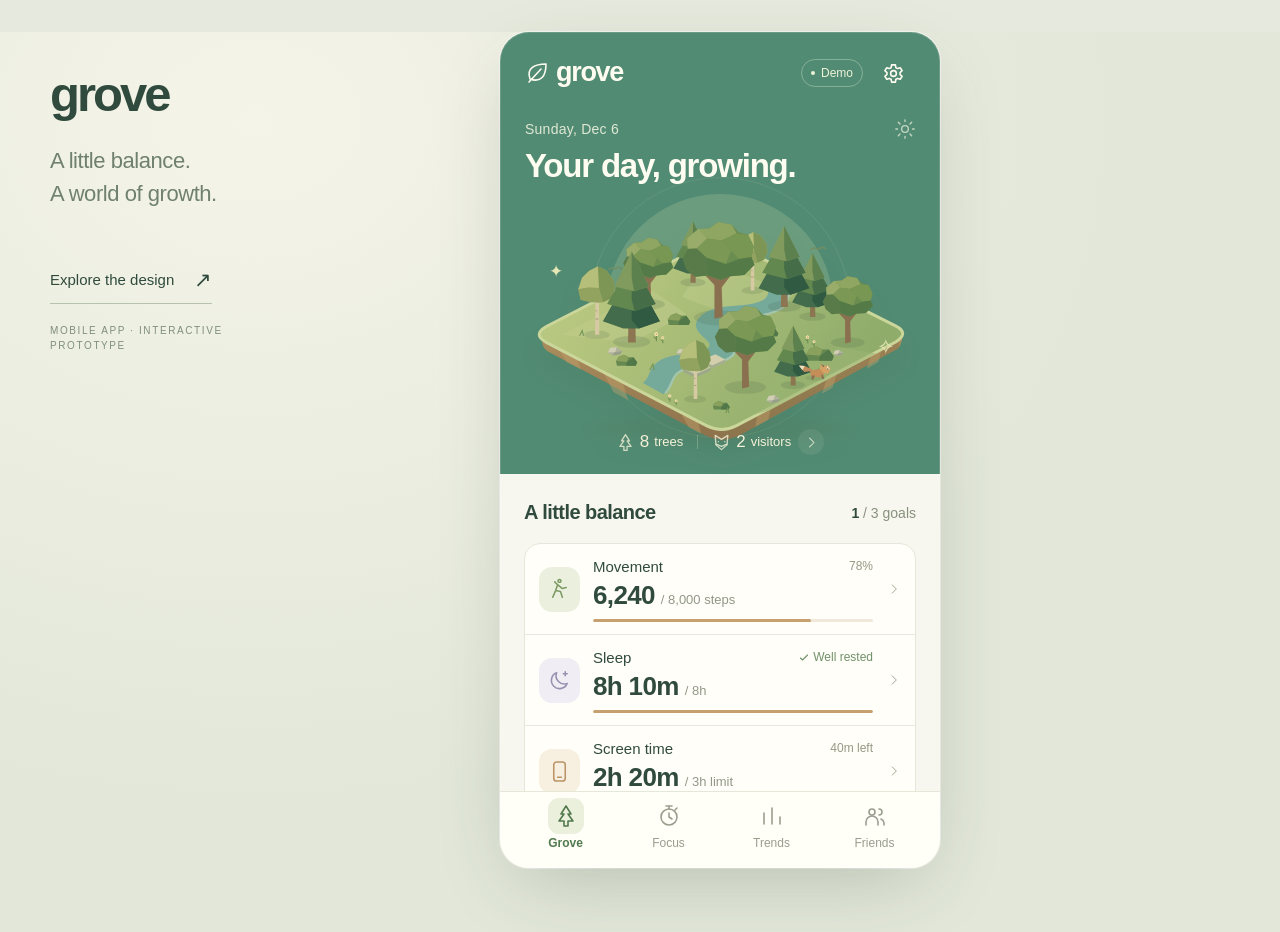
==== index.html @ 15aa6ac1 "Build Grove wellness app and prepare static publishing" ====
<!doctype html>
<html lang="en">
<head>
  <meta charset="utf-8">
  <meta name="viewport" content="width=device-width, initial-scale=1, viewport-fit=cover">
  <meta name="theme-color" content="#528b73">
  <meta name="description" content="Grove — a little balance, a growing forest. An interactive wellness app prototype.">
  <title>Grove · Grow a little every day</title>
  <link rel="icon" href="assets/icon.svg" type="image/svg+xml">
  <link rel="stylesheet" href="style.css">
</head>
<body>
  <aside class="preview-brand" aria-label="Prototype information"><a href="./" class="wordmark">grove</a><p>A little balance.<br>A world of growth.</p><a href="schematic.html" class="design-link">Explore the design <span>↗</span></a><span class="preview-caption">MOBILE APP · INTERACTIVE PROTOTYPE</span></aside>
  <main class="app-shell" aria-label="Grove app">
    <header id="app-header"></header>
    <div id="screen" class="screen" tabindex="-1"></div>
    <nav id="navigation" class="bottom-nav" aria-label="Main navigation"></nav>
  </main>
  <div id="toast" role="status" aria-live="polite"></div>
  <dialog id="sheet" aria-labelledby="sheet-title"><div id="sheet-content"></div></dialog>
  <script type="module" src="app.js"></script>
</body>
</html>
---- style.css ----
:root{--green:#528b73;--deep:#315a48;--ink:#304b3d;--muted:#7d877b;--cream:#f8f7ef;--line:#e4e7d9;--mint:#dbe9b6;--steps:#7e9a65;--sleep:#9c96b5;--screen:#cca16a;font-family:-apple-system,BlinkMacSystemFont,"Segoe UI",sans-serif;color:var(--ink);background:#e6e9dd;font-synthesis:none;font-size:16px;line-height:1.45}
*{box-sizing:border-box}body{margin:0;min-height:100dvh;background:radial-gradient(ellipse at 20% 10%,#f5f4e9,transparent 60%),#e2e7d9}button,input,a{-webkit-tap-highlight-color:transparent}button,input{font:inherit}button,a{touch-action:manipulation}button{cursor:pointer;color:inherit;border:0}button:disabled{cursor:default;opacity:.45}button:focus-visible,a:focus-visible,input:focus-visible{outline:3px solid #d2af57;outline-offset:4px}a{color:inherit;text-decoration:none}h1,h2,h3,p{margin:0}h1{font-size:32px;line-height:1.18;font-weight:550;letter-spacing:-1.2px}h2{font-size:20px;letter-spacing:-.55px;font-weight:600}h3{font-size:17px;line-height:1.4;font-weight:550}p{font-size:16px}.icon{width:23px;height:23px;flex-shrink:0;vertical-align:middle}.sr-only{position:absolute;width:1px;height:1px;padding:0;margin:-1px;overflow:hidden;clip:rect(0,0,0,0);white-space:nowrap;border:0}
.preview-brand{position:fixed;top:70px;left:max(40px,calc(50% - 590px));width:230px}.wordmark{font-size:49px;font-weight:600;letter-spacing:-3px;line-height:1}.wordmark span{font-size:13px;vertical-align:top;position:relative;top:7px;left:5px;letter-spacing:0}.preview-brand p{font-size:22px;line-height:1.5;color:#6f806f;letter-spacing:-.45px;margin-top:25px}.design-link{display:inline-flex;gap:20px;align-items:center;margin-top:55px;font-size:15px;border-bottom:1px solid #b6c2ac;padding-bottom:8px}.design-link span{font-size:21px}.preview-caption{display:block;font-size:10px;letter-spacing:1.6px;color:#7f8f7b;margin-top:20px}
.app-shell{position:relative;width:min(100%,440px);height:calc(100dvh - 64px);min-height:740px;max-height:1000px;display:flex;flex-direction:column;margin:32px auto;background:var(--cream);border-radius:29px;overflow:hidden;box-shadow:0 24px 80px -22px #35482f48,0 0 0 1px #ffffff90}.app-shell::after{content:"";pointer-events:none;position:absolute;inset:0;border-radius:inherit;box-shadow:inset 0 0 0 1px #ffffff25;z-index:7}#app-header{display:flex;align-items:center;justify-content:space-between;height:76px;min-height:76px;padding:18px 25px 12px;background:var(--cream);transition:background .2s}.green-screen #app-header{background:var(--green);color:#fffdf1}.app-wordmark{display:flex;gap:7px;align-items:center;font-size:27px;font-weight:600;letter-spacing:-1.3px}.app-wordmark .icon{width:24px;height:24px;stroke-width:1.55}.header-tools{display:flex;align-items:center;gap:8px}.demo-label{display:flex;align-items:center;gap:6px;border:1px solid currentColor;border-color:#8fa18d;padding:4px 9px;font-size:12px;line-height:1.2;border-radius:20px;background:transparent;color:#60735c;min-height:28px}.green-screen .demo-label{color:#edf2d7;border-color:#cfe3cb66}.demo-label i{width:4px;height:4px;border-radius:100%;background:currentColor}.icon-button{width:44px;height:44px;display:inline-flex;align-items:center;justify-content:center;background:transparent;padding:10px;border-radius:100%;flex-shrink:0}.icon-button:hover{background:#7b936c16}.screen{flex:1;min-height:0;overflow-y:auto;overscroll-behavior-y:contain;scrollbar-width:none;background:var(--cream)}.screen::-webkit-scrollbar{display:none}.screen:focus{outline:none}.eyebrow{font-size:11px;letter-spacing:1.65px;font-weight:600}.grove-hero{padding:11px 25px 19px;background:var(--green);color:#fffdf1;position:relative}.hero-date{display:flex;align-items:center;justify-content:space-between;font-size:13px;font-weight:400;letter-spacing:.25px;color:#e0e8d4}.hero-date .icon{width:20px;height:20px;opacity:.8}.grove-hero h1{margin-top:8px;font-size:33px}.forest-scene{padding:0;display:block;position:relative;width:calc(100% + 26px);margin:0 -13px;height:247px;background:none;isolation:isolate}.forest-scene img{position:absolute;width:112%;max-width:none;left:-6%;top:-20px;height:295px;object-fit:contain;filter:drop-shadow(0 17px 10px #2d5d3e14);transition:transform .5s}.forest-scene:hover img{transform:translateY(-4px)}.scene-halo{position:absolute;background:#d8e5ae30;width:227px;height:227px;border-radius:100%;top:8px;left:50%;transform:translateX(-50%);z-index:-1}.scene-halo::after{content:"";position:absolute;inset:-17px;border:1px solid #e3ecc51a;border-radius:100%}.scene-spark{position:absolute;color:#e5e7b4;font-size:17px}.spark-one{left:9%;top:30%}.spark-two{right:8%;top:59%;font-size:21px}.forest-totals{display:flex;align-items:center;justify-content:center;gap:14px;color:#f4f2d9;font-size:13px;position:relative;z-index:2;margin-top:-4px}.forest-totals>span{display:flex;align-items:center;gap:5px}.forest-totals strong{font-size:17px;font-weight:500}.forest-totals .icon{width:19px;height:19px;opacity:.8}.forest-totals>i{height:14px;width:1px;background:#d7e7c94a}.forest-totals>.icon-button{width:26px;height:26px;padding:3px;margin-left:-7px;background:#e4eacf16}.forest-totals>.icon-button .icon{width:15px;height:15px}
.today-section{padding:24px 24px 26px}.section-heading{display:flex;align-items:center;justify-content:space-between;margin-bottom:16px;gap:12px}.section-heading>span{font-size:14px;font-weight:600}.soft{color:#87917e;font-weight:400}.habit-list{background:#fffef8;border:1px solid var(--line);border-radius:16px;overflow:hidden}.habit-row{display:flex;gap:13px;align-items:center;text-align:left;width:100%;background:transparent;padding:17px 14px}.habit-row+.habit-row{border-top:1px solid #e8e9de}.habit-row:hover{background:#dfe6d51c}.habit-icon{width:41px;height:45px;background:#ebf0de;color:var(--steps);border-radius:13px;display:flex;align-items:center;justify-content:center;flex-shrink:0}.habit-row.sleep .habit-icon{color:#9a90b0;background:#f0edf4}.habit-row.screen .habit-icon{color:#bb9568;background:#f7efdf}.habit-content{flex:1;min-width:0}.habit-label{display:flex;align-items:center;justify-content:space-between;font-size:14px;gap:5px;font-weight:500}.habit-status{display:flex;align-items:center;gap:3px;color:#979984;font-size:11px;font-weight:400}.habit-status.done{color:#71916a}.habit-status .icon{width:12px;height:12px;stroke-width:2.2}.habit-values{display:flex;align-items:baseline;gap:6px;margin-top:3px;white-space:nowrap}.habit-values strong{font-size:23px;letter-spacing:-.65px;line-height:1.2;font-weight:550}.habit-values>span{font-size:12px;color:#929888}.progress-track{display:block;height:4px;background:#e9eddf;border-radius:3px;overflow:hidden;margin-top:11px}.progress-track>span{display:block;height:100%;background:var(--steps);border-radius:3px}.sleep .progress-track{background:#eae6ef}.sleep .progress-track>span{background:#a59cba}.screen .progress-track{background:#f0e8d9}.screen .progress-track>span{background:#c6a06e}.habit-arrow{width:14px;height:14px;color:#9da48e;margin-left:1px}.next-step{display:flex;gap:13px;padding:20px 2px 0;align-items:flex-start}.next-illustration{display:flex;align-items:center;justify-content:center;width:37px;height:37px;border-radius:100%;background:#e6ecd7;color:#829967;flex-shrink:0;margin-top:2px}.next-illustration .icon{width:21px;height:21px}.next-step h3{font-size:15px;font-weight:550;letter-spacing:-.2px}.next-step p{font-size:13px;color:#89907d;margin-top:3px}.text-button{background:none;display:flex;align-items:center;gap:12px;font-size:13px;color:#557846;padding:8px 0 0;font-weight:550}.text-button>span{font-size:17px}
.bottom-nav{display:flex;justify-content:space-around;align-items:center;background:#fffef7;min-height:77px;height:77px;border-top:1px solid #e5e7d9;padding:9px 14px 12px;z-index:5;flex-shrink:0}.nav-item{display:flex;flex-direction:column;align-items:center;justify-content:center;gap:5px;background:none;width:25%;height:54px;color:#9a9e8f;font-size:11px}.nav-item .icon{width:24px;height:24px;stroke-width:1.6}.nav-item.active{color:#52794e;font-weight:600}.nav-item.active .icon{background:#eaf0dc;box-shadow:0 0 0 6px #eaf0dc;border-radius:5px}.nav-item span{margin-top:2px}
.focus-view{min-height:100%;padding:17px 25px 25px;background:var(--green);color:#fffdf1;text-align:center;display:flex;flex-direction:column;align-items:center}.focus-view>.eyebrow{color:#dce7cd;font-size:10px;letter-spacing:1.7px;margin-top:5px}.focus-view h1{font-size:27px;line-height:1.3;margin:9px 0 25px;letter-spacing:-.8px;max-width:360px}.tree-stage{position:relative;width:280px;height:280px;background:#e2e6ad;border-radius:100%;padding:0;flex-shrink:0}.timer-ring{position:absolute;inset:-6px;width:292px;height:292px;transform:rotate(-90deg);overflow:visible}.ring-base,.ring-progress{fill:none;stroke-width:7;stroke-linecap:round}.ring-base{stroke:#98b875}.ring-progress{stroke:#d7e886;stroke-dasharray:899;transition:stroke-dashoffset .3s linear}.tree-stage img{position:absolute;width:270px;height:270px;left:5px;top:-6px;object-fit:contain;transition:filter .3s}.tree-stage[data-species="Pine"] img{filter:hue-rotate(24deg) saturate(.8)}.tree-stage[data-species="Blossom"] img{filter:hue-rotate(265deg) saturate(.7)}.tree-name{position:absolute;bottom:20px;left:50%;transform:translateX(-50%);background:#e8edc475;border:1px solid #71895733;padding:3px 10px 3px 13px;display:flex;gap:5px;align-items:center;border-radius:20px;font-size:12px;color:#6b8055}.tree-name .icon{width:12px;height:12px}.focus-tags{display:flex;gap:8px;justify-content:center;margin-top:28px}.focus-tags button{font-size:12px;padding:6px 14px;border-radius:25px;color:#e1ead6;background:#ffffff0b;min-height:34px}.focus-tags .selected{background:#dfe9ca33;color:#fffef1;box-shadow:inset 0 0 0 1px #dcebc22e}.countdown{font-size:69px;line-height:1.2;letter-spacing:-3px;font-weight:250;font-variant-numeric:tabular-nums;margin-top:14px}.duration-control{display:flex;align-items:center;justify-content:center;gap:17px;margin:13px 0 27px;width:270px}.duration-control button{background:#dce6cb17;border-radius:100%;width:32px;height:32px;font-size:20px;line-height:1;color:#e8efdc;flex-shrink:0}.duration-control input{appearance:none;background:#dbe8c945;height:3px;width:160px;border-radius:4px;accent-color:#e5edbd}.duration-control input::-webkit-slider-thumb{appearance:none;width:13px;height:13px;border-radius:100%;background:#e5edbd}.primary{width:100%;border-radius:11px;background:var(--deep);color:#fffef2;padding:14px 20px;min-height:51px;font-weight:550;display:flex;gap:9px;align-items:center;justify-content:center;font-size:16px;transition:background .2s,transform .2s}.primary:hover{background:#426d53}.primary:active{transform:translateY(1px)}.primary.mint{background:#dce9b8;color:#385d43;box-shadow:0 4px 0 #3b765a;max-width:260px;border-radius:9px}.primary.mint:hover{background:#e7efcd}.primary .icon{width:20px;height:20px}.timer-caption{font-size:13px;color:#dfebd0;margin-top:18px;min-height:20px}.focus-actions{width:100%;display:flex;flex-direction:column;align-items:center;margin-top:20px}.ghost-light{background:none;color:#deead2;font-size:14px;padding:16px 12px;min-height:45px}.focus-exclusions{background:none;color:#cfe0c4;font-size:12px;display:flex;align-items:center;gap:7px;margin-top:27px;padding:10px}.focus-exclusions .icon{width:16px;height:16px}.focus-exclusions .icon:last-child{width:12px;height:12px}.focus-view>.primary{margin-top:17px}.focus-view .duration-control+.primary{margin-top:0}
.page-view{padding:22px 25px 35px}.page-title{margin:3px 0 30px}.page-title .eyebrow{color:#8b9980;font-size:10px;margin-bottom:11px;letter-spacing:1.4px}.page-title h1{font-size:32px}.period-label{font-size:16px;font-weight:550;display:flex;align-items:center;justify-content:space-between;gap:10px;margin-bottom:17px}.period-label>span{font-size:12px;font-weight:400;color:#929981}.segmented{display:flex;gap:4px;background:#eceee2;border-radius:12px;padding:5px;margin-bottom:20px}.segmented>button{flex:1;background:none;padding:10px 3px;font-size:12px;border-radius:8px;display:flex;align-items:center;justify-content:center;gap:5px;color:#8b947f}.segmented>button>.icon{width:15px;height:15px}.segmented>button.active{background:#fffef7;color:#5c7955;box-shadow:0 1px 5px #63704315}.chart-card{padding:22px 18px 15px;background:#fffef8;border:1px solid var(--line);border-radius:16px}.chart-summary{display:flex;flex-direction:column;gap:2px}.chart-summary>span{font-size:12px;color:#9a9e8b}.chart-summary strong{font-size:39px;font-weight:500;letter-spacing:-1.4px;line-height:1.3}.bar-chart{display:flex;align-items:flex-end;position:relative;margin-top:20px;padding-top:20px}.chart-column{width:14.285%;display:flex;align-items:center;flex-direction:column;gap:11px;z-index:1}.bar-space{height:170px;width:100%;display:flex;align-items:flex-end;justify-content:center}.chart-bar{width:21px;background:#dce5c8;border-radius:5px 5px 2px 2px;position:relative}.today-bar{background:#759864}.chart-bar>span{display:none;position:absolute;bottom:calc(100% + 5px);left:50%;transform:translateX(-50%);font-size:10px;white-space:nowrap;background:var(--ink);color:white;border-radius:5px;padding:4px 7px}.chart-bar:hover>span{display:block}.day-label{height:18px;font-size:11px;color:#a0a38d}.goal-line{border-top:1px dashed #bbcaac;width:100%;position:absolute}.goal-line>span{position:absolute;right:-6px;top:-18px;font-size:10px;color:#a0ac90;background:#fffef8;padding:0 3px}.insight-card{background:#eaf0de;display:flex;gap:11px;align-items:center;padding:17px 13px;border-radius:13px;margin:19px 0 28px}.insight-card>.icon{color:#829c6d;width:25px;height:25px}.insight-card>div{flex:1}.insight-card h2{font-size:15px;letter-spacing:-.3px}.insight-card p{font-size:12px;color:#8b967c;margin-top:5px;line-height:1.5}.insight-card>.icon-button{width:27px;height:32px;padding:5px;color:#93a17f}.insight-card>.icon-button>.icon{width:17px;height:17px}.week-grid{display:flex;justify-content:space-around;border:1px solid var(--line);border-radius:13px;padding:17px 6px;background:#fffef8}.week-grid>div{display:flex;align-items:center;flex-direction:column;gap:9px}.week-grid>div>span{font-size:12px;color:#939b86;margin-bottom:4px}.week-dot{width:22px;height:22px;display:flex;align-items:center;justify-content:center;border-radius:100%;background:#f0f0e8;border:1px solid #e8e9df}.week-dot.met.steps{background:#dfe8cb;border-color:#dfe8cb;color:#7b9867}.week-dot.met.sleep{background:#e5dfed;border-color:#e5dfed;color:#9c90b3}.week-dot.met.screen{background:#f0e2ca;border-color:#f0e2ca;color:#c7a16b}.week-dot>.icon{width:13px;height:13px;stroke-width:2}.chart-legend{display:flex;justify-content:center;gap:15px;margin-top:15px;font-size:10px;color:#929b86}.chart-legend>span{display:flex;align-items:center;gap:5px}.chart-legend i{width:5px;height:5px;border-radius:100%}.chart-legend .steps{background:var(--steps)}.chart-legend .sleep{background:var(--sleep)}.chart-legend .screen{background:var(--screen)}
.friends-view .page-title{margin-bottom:13px}.friends-view .page-title h1{max-width:290px}.challenge-art{position:relative;width:155px;height:130px;margin:4px auto 12px;display:flex;align-items:center;justify-content:center}.challenge-art::before{content:"";position:absolute;width:105px;height:105px;border-radius:100%;background:#ece9cd;z-index:0}.challenge-art>.icon{width:70px;height:70px;color:#b5a166;stroke-width:1.1;z-index:1;transform:rotate(-7deg)}.art-leaf{position:absolute;bottom:9px;color:#98ac7d}.art-leaf .icon{width:40px;height:40px;stroke-width:1.5}.leaf-left{left:1px;transform:rotate(-35deg)}.leaf-right{right:1px;transform:rotate(63deg)}.challenge-title{font-size:20px;letter-spacing:-.5px;text-align:center;max-width:260px;margin:auto;line-height:1.35}.center-copy{text-align:center;font-size:13px;color:#919b83;margin-top:9px}.challenge-banner{margin-top:27px;padding-bottom:14px;display:flex;align-items:center;justify-content:space-between}.challenge-banner>div{display:flex;flex-direction:column;gap:4px}.challenge-banner strong{font-size:15px;font-weight:550}.challenge-banner span{font-size:12px;color:#98a086}.challenge-banner>.icon-button{color:#98a086;padding:10px;width:35px}.challenge-banner>.icon-button>.icon{width:18px;height:18px}.leaderboard{background:#fffef8;border:1px solid var(--line);border-radius:14px;overflow:hidden;margin-bottom:22px}.leader-row{display:flex;align-items:center;gap:12px;min-height:76px;padding:15px}.leader-row+.leader-row{border-top:1px solid #e8eadd}.leader-row.you{background:#edf2e1}.rank{font-size:13px;color:#9aa18c;width:9px}.avatar{width:38px;height:38px;display:flex;align-items:center;justify-content:center;border-radius:100%;font-size:14px;font-weight:500;color:#807853}.peach{background:#eeddca}.lavender{background:#e8e1ed;color:#9585a5}.yellow{background:#ece8bb}.green{background:#d6e5c7;color:#718f58}.leader-row>strong{font-size:15px;flex:1;font-weight:500}.you-label{display:block;font-size:10px;margin-top:3px;color:#91a07d;font-weight:400}.leader-score{display:flex;align-items:baseline;gap:5px;font-size:20px;font-weight:500;color:#728c5e;letter-spacing:-.4px}.leader-score>span{font-size:11px;font-weight:400;color:#9aa18b;letter-spacing:0}.challenge-note{font-size:12px;text-align:center;color:#95a085;margin:13px 0}.friends-footnote{font-size:11px;display:flex;align-items:center;justify-content:center;gap:7px;margin-top:26px;color:#a0a68f}.friends-footnote .icon{width:15px;height:15px}
dialog{padding:0;border:0;max-height:calc(100dvh - 60px);width:min(440px,calc(100% - 24px));margin:auto;border-radius:23px;background:var(--cream);color:var(--ink);box-shadow:0 20px 80px #233b3540;overscroll-behavior:contain}dialog::backdrop{background:#1e392e66;backdrop-filter:blur(4px)}#sheet-content{padding:12px 25px 25px}.sheet-handle{height:4px;width:32px;background:#d5dbcb;border-radius:5px;margin:0 auto 8px}.sheet-heading{display:flex;align-items:center;justify-content:space-between;margin-bottom:19px;gap:10px}.sheet-heading h2{font-size:24px;line-height:1.25;letter-spacing:-.65px}.sheet-heading>.icon-button{margin-right:-10px;color:#89967e}.sheet-heading>.icon-button .icon{width:20px;height:20px}.sheet-description{font-size:15px;line-height:1.65;color:#89947c;margin-bottom:23px}.sheet-footer{font-size:11px;color:#9da48e;text-align:center;margin:20px 0 0;line-height:1.6}.form-field{display:flex;flex-direction:column;gap:8px;margin-bottom:19px}.form-field label{font-size:14px;display:flex;align-items:center;justify-content:space-between}.form-field label span{font-size:12px;color:#98a18b}input[type=number]{background:#fffef8;border:1px solid #dfe5d4;border-radius:10px;color:var(--ink);padding:12px 13px;font-size:22px;font-weight:450;line-height:1.2;min-width:0;width:100%;appearance:textfield}input::-webkit-inner-spin-button{appearance:none}.field-note{font-size:13px;color:#929a85;line-height:1.6;margin:12px 0 22px}.outline-button{background:transparent;border:1px solid #dce3cf;border-radius:10px;width:100%;min-height:46px;padding:11px 14px;font-size:14px;display:flex;gap:9px;align-items:center;justify-content:center;margin-top:11px}.outline-button .icon{width:16px;height:16px}.habit-detail-icon{display:flex;align-items:center;justify-content:center;width:53px;height:53px;border-radius:15px;margin:0 auto 20px;background:#e9efdb;color:#8da375}.habit-detail-icon.sleep{background:#ece6f0;color:#9e91b1}.habit-detail-icon.screen{background:#f1e9d8;color:#bfa16d}.habit-detail-icon .icon{width:27px;height:27px}.sheet-value{font-size:44px;text-align:center;letter-spacing:-1.5px;line-height:1.2}.sheet-value+.sheet-description{text-align:center;margin:7px 0 15px;font-size:12px}.outline-button+.form-field{margin-top:23px}.settings-group{margin:20px 0 28px}.settings-group h3,.form-subtitle{font-size:10px;letter-spacing:1.35px;color:#98a087;font-weight:550;margin-bottom:12px}.settings-row{display:flex;align-items:center;width:100%;background:transparent;gap:12px;padding:12px 0;min-height:50px;font-size:14px;text-align:left}.settings-row>.icon:first-child{width:20px;height:20px;color:#8a9c7b}.settings-row>span:first-of-type{flex:1}.settings-row>strong{font-size:12px;font-weight:400;color:#8a987c}.settings-row>.icon:last-child{width:15px;height:15px;color:#9ba58c}.settings-row+.settings-row{border-top:1px solid #e9eadf}.toggle-row{display:flex;align-items:center;gap:12px;min-height:64px;position:relative;cursor:pointer}.toggle-row>span:not(.app-mark){flex:1;display:flex;flex-direction:column;gap:3px}.toggle-row strong{font-size:14px;font-weight:500}.toggle-row>span>span{font-size:11px;color:#9aa18a}.toggle-row input{opacity:0;position:absolute;right:0;width:48px;height:32px;cursor:pointer}.toggle-row i{display:block;position:relative;width:39px;height:23px;border-radius:20px;background:#d7ddcf;pointer-events:none;transition:background .2s}.toggle-row i::after{content:"";position:absolute;left:3px;top:3px;width:17px;height:17px;border-radius:100%;background:#fffef5;transition:transform .2s;box-shadow:0 1px 4px #3d51391a}.toggle-row input:checked+i{background:#83a16c}.toggle-row input:checked+i::after{transform:translateX(16px)}.toggle-row input:focus-visible+i{outline:3px solid #d2af57;outline-offset:3px}.toggle-row input:disabled+i{opacity:.5}.reset-row{color:#9a8b72}.app-mark{width:34px;height:34px;border-radius:10px;background:var(--app-color,#6f9274);color:#fffdf2;display:flex;align-items:center;justify-content:center;font-size:19px;font-weight:500;flex-shrink:0}.app-toggle{min-height:70px;border-bottom:1px solid #e5e9db}.app-toggle>span>span{font-size:12px}.counted-total{display:flex;align-items:center;justify-content:space-between;margin:22px 0;font-size:14px;color:#8b977e}.counted-total strong{font-size:25px;font-weight:450;color:#5b7750}.form-grid{display:grid;grid-template-columns:1fr 1fr;gap:14px}.form-subtitle{display:flex;justify-content:space-between;margin:10px 0 8px}.form-subtitle>span{font-size:11px;letter-spacing:0;font-weight:400}.usage-inputs>div{display:flex;align-items:center;gap:12px;justify-content:space-between;padding:9px 0;border-bottom:1px solid #e8eadf}.usage-inputs label{display:flex;align-items:center;gap:10px;font-size:13px}.usage-inputs input{width:70px;font-size:17px;text-align:center;padding:9px 5px}.usage-inputs .app-mark{width:29px;height:29px;border-radius:8px;font-size:16px}#demo-form>.toggle-row{margin:13px 0}.collection-art{height:190px;overflow:hidden;margin-top:-5px;background:radial-gradient(ellipse,#e8eddb,transparent 70%)}.collection-art img{display:block;width:300px;height:210px;margin:auto;object-fit:contain}.collection-totals{display:flex;justify-content:center;gap:60px;margin:16px 0 25px}.collection-totals>div{display:flex;flex-direction:column;align-items:center;gap:4px}.collection-totals strong{font-size:38px;font-weight:450;letter-spacing:-1px}.collection-totals span{font-size:12px;color:#96a086}.reward-rule{display:flex;align-items:center;gap:13px;padding:12px 0;font-size:14px;border-top:1px solid #e5e9d9}.reward-rule>.icon{color:#8ca274;width:21px;height:21px}.reward-rule+.primary{margin-top:20px}.reward-log>div{display:flex;gap:10px;align-items:center;padding:11px 0;border-bottom:1px solid #e7eadf;font-size:12px}.reward-log>div>.icon{width:17px;height:17px;color:#8ba179}.reward-log>div>span:first-of-type{flex:1}.reward-log>div>span:last-child{font-size:10px;color:#96a086}.reward-log+.primary{margin-top:20px}.tree-options{display:flex;gap:10px;margin-top:25px}.tree-option{display:flex;flex-direction:column;align-items:center;gap:10px;width:33.333%;border:1px solid #dfe6d2;border-radius:13px;padding:19px 4px 14px;background:#fffef6}.tree-option.selected{background:#eaf0da;border-color:#afc297}.tree-glyph .icon{width:45px;height:45px;color:#84a36a;stroke-width:1.3}.tree-glyph.pine .icon{color:#589879}.tree-glyph.blossom .icon{color:#b7899d}.tree-option strong{font-size:14px;font-weight:500}.tree-option>span:last-child{font-size:9px;color:#8b967b}.scoring-hero{width:65px;height:65px;display:flex;align-items:center;justify-content:center;border-radius:100%;background:#e9efdb;color:#91a878;margin:5px auto 20px}.scoring-hero .icon{width:32px;height:32px}.scoring-list{padding-left:22px;font-size:15px;line-height:1.65;color:#718367}.scoring-list li{margin-bottom:12px;padding-left:5px}.scoring-example{display:flex;flex-direction:column;align-items:center;gap:5px;padding:20px;background:#ebf0df;border-radius:12px}.scoring-example span{font-size:12px;color:#93a181}.scoring-example strong{font-size:29px;font-weight:450;color:#75915f;letter-spacing:-1px}#toast{position:fixed;bottom:120px;left:50%;transform:translate(-50%,12px);background:#2d503ff5;color:#fffef0;font-size:13px;padding:14px 20px;border:1px solid #a7bb9c50;border-radius:14px;max-width:360px;width:max-content;text-align:center;box-shadow:0 8px 30px #1f3f302e;opacity:0;pointer-events:none;transition:.25s;z-index:20}#toast.visible{opacity:1;transform:translate(-50%,0)}
@media(min-width:1200px){.app-shell{margin-left:calc(50% - 140px)}}
@media(max-width:1050px){.preview-brand{left:35px;width:190px}.preview-brand p{font-size:19px}.wordmark{font-size:42px}.app-shell{margin-right:calc(50% - 310px)}}
@media(max-width:850px){.preview-brand{display:none}.app-shell{margin:24px auto;height:calc(100dvh - 48px);min-height:700px}}
@media(max-width:500px){body{background:var(--cream)}.app-shell{width:100%;height:100dvh;min-height:0;max-height:none;margin:0;border-radius:0;box-shadow:none}.app-shell::after{display:none}#app-header{height:72px;min-height:72px;padding:16px 23px 11px}.grove-hero{padding:10px 23px 18px}.today-section{padding:24px 22px 25px}.bottom-nav{height:calc(73px + env(safe-area-inset-bottom));min-height:calc(73px + env(safe-area-inset-bottom));padding-bottom:calc(8px + env(safe-area-inset-bottom))}dialog{margin:auto auto 0;border-radius:24px 24px 0 0;width:100%;max-height:94dvh}#sheet-content{padding-bottom:calc(25px + env(safe-area-inset-bottom))}#toast{bottom:calc(95px + env(safe-area-inset-bottom));max-width:calc(100% - 40px);font-size:13px}.forest-scene{height:232px}.forest-scene img{height:280px;top:-23px}.scene-halo{height:217px;width:217px;top:3px}.grove-hero h1{font-size:32px}.focus-view h1{font-size:25px}.focus-view{padding-top:17px}.tree-stage{width:260px;height:260px}.timer-ring{width:272px;height:272px}.tree-stage img{width:250px;height:250px}.page-view{padding:22px 23px 35px}}
@media(max-width:360px){.habit-label{font-size:13px}.habit-status{font-size:10px}.habit-values strong{font-size:21px}.habit-values>span{font-size:11px}.habit-row{gap:10px;padding:15px 11px}.habit-icon{width:35px;height:40px}.habit-arrow{display:none}.today-section{padding-inline:18px}.grove-hero{padding-inline:22px}.forest-scene{height:215px}.forest-scene img{height:260px;top:-25px}.tree-stage{width:238px;height:238px}.timer-ring{width:250px;height:250px}.tree-stage img{width:228px;height:228px}.focus-view h1{font-size:23px}.focus-tags{margin-top:22px}.countdown{font-size:63px}.segmented>button{font-size:11px;gap:3px}.page-view{padding-inline:18px}.leader-row{gap:10px;padding:13px}.leader-score{font-size:18px}.chart-legend{gap:10px}}
@media(prefers-reduced-motion:reduce){*{animation:none!important;transition:none!important;scroll-behavior:auto!important}}

/* Keep everyday reading comfortable on a phone. */
.habit-row{padding-top:12px;padding-bottom:12px}.habit-values{margin-top:2px}.progress-track{height:3px;margin-top:8px}
.hero-date{font-size:14px}.habit-label{font-size:15px}.habit-status{font-size:12px}.habit-values strong{font-size:26px}.habit-values>span{font-size:13px}.next-step h3{font-size:16px}.next-step p,.text-button{font-size:14px}.nav-item{font-size:12px}.focus-tags button{font-size:14px}.timer-caption{font-size:14px}.focus-exclusions{font-size:14px}.segmented>button{font-size:13px}.chart-summary>span{font-size:14px}.insight-card p{font-size:14px}.insight-card h2{font-size:16px}.period-label>span{font-size:13px}.day-label,.week-grid>div>span{font-size:12px}.chart-legend{font-size:12px;gap:12px}.center-copy{font-size:15px}.challenge-banner span,.challenge-note{font-size:13px}.leader-row>strong{font-size:16px}.you-label{font-size:12px}.friends-footnote{font-size:12px}.sheet-description{font-size:16px}.toggle-row>span>span,.sheet-footer{font-size:12px}.field-note{font-size:14px}.tree-option>span:last-child{font-size:11px}.settings-group h3,.form-subtitle{font-size:11px}
@media(max-width:360px){.habit-status{font-size:11px}.habit-label{font-size:14px}.habit-values strong{font-size:24px}.habit-values>span{font-size:12px}.segmented>button{font-size:12px}.chart-legend{font-size:11px;gap:10px}}
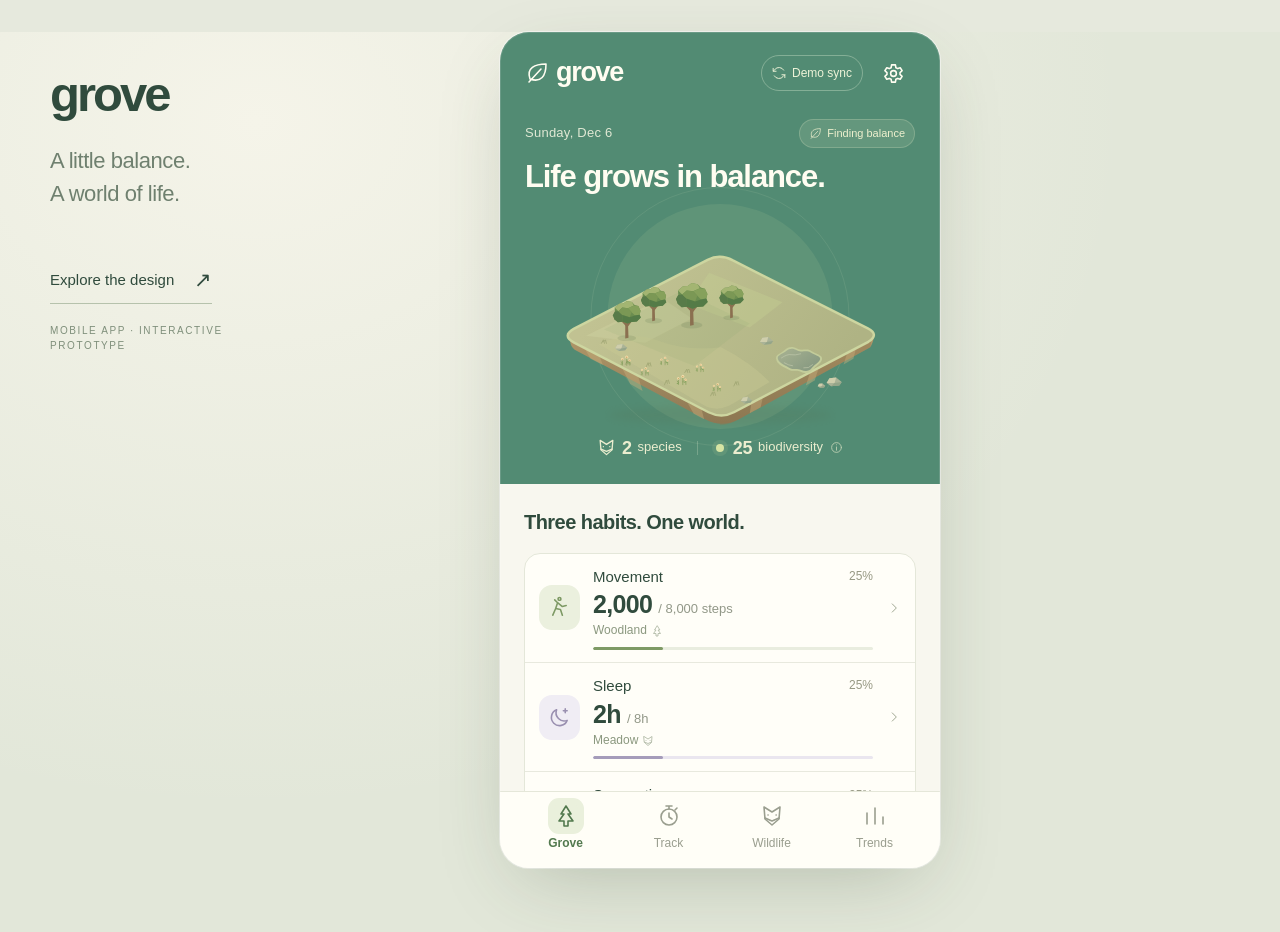
==== commit abc700fc: "Grow a living sanctuary from balanced habits and tracked sessions" ====
--- a/index.html
+++ b/index.html
@@ -4,13 +4,13 @@
   <meta charset="utf-8">
   <meta name="viewport" content="width=device-width, initial-scale=1, viewport-fit=cover">
   <meta name="theme-color" content="#528b73">
-  <meta name="description" content="Grove — a little balance, a growing forest. An interactive wellness app prototype.">
-  <title>Grove · Grow a little every day</title>
+  <meta name="description" content="Grove — a little balance, a living sanctuary. An interactive wellness app prototype.">
+  <title>Grove · A wild little world</title>
   <link rel="icon" href="assets/icon.svg" type="image/svg+xml">
   <link rel="stylesheet" href="style.css">
 </head>
 <body>
-  <aside class="preview-brand" aria-label="Prototype information"><a href="./" class="wordmark">grove</a><p>A little balance.<br>A world of growth.</p><a href="schematic.html" class="design-link">Explore the design <span>↗</span></a><span class="preview-caption">MOBILE APP · INTERACTIVE PROTOTYPE</span></aside>
+  <aside class="preview-brand" aria-label="Prototype information"><a href="./" class="wordmark">grove</a><p>A little balance.<br>A world of life.</p><a href="schematic.html" class="design-link">Explore the design <span>↗</span></a><span class="preview-caption">MOBILE APP · INTERACTIVE PROTOTYPE</span></aside>
   <main class="app-shell" aria-label="Grove app">
     <header id="app-header"></header>
     <div id="screen" class="screen" tabindex="-1"></div>
--- a/style.css
+++ b/style.css
@@ -2,7 +2,7 @@
 *{box-sizing:border-box}body{margin:0;min-height:100dvh;background:radial-gradient(ellipse at 20% 10%,#f5f4e9,transparent 60%),#e2e7d9}button,input,a{-webkit-tap-highlight-color:transparent}button,input{font:inherit}button,a{touch-action:manipulation}button{cursor:pointer;color:inherit;border:0}button:disabled{cursor:default;opacity:.45}button:focus-visible,a:focus-visible,input:focus-visible{outline:3px solid #d2af57;outline-offset:4px}a{color:inherit;text-decoration:none}h1,h2,h3,p{margin:0}h1{font-size:32px;line-height:1.18;font-weight:550;letter-spacing:-1.2px}h2{font-size:20px;letter-spacing:-.55px;font-weight:600}h3{font-size:17px;line-height:1.4;font-weight:550}p{font-size:16px}.icon{width:23px;height:23px;flex-shrink:0;vertical-align:middle}.sr-only{position:absolute;width:1px;height:1px;padding:0;margin:-1px;overflow:hidden;clip:rect(0,0,0,0);white-space:nowrap;border:0}
 .preview-brand{position:fixed;top:70px;left:max(40px,calc(50% - 590px));width:230px}.wordmark{font-size:49px;font-weight:600;letter-spacing:-3px;line-height:1}.wordmark span{font-size:13px;vertical-align:top;position:relative;top:7px;left:5px;letter-spacing:0}.preview-brand p{font-size:22px;line-height:1.5;color:#6f806f;letter-spacing:-.45px;margin-top:25px}.design-link{display:inline-flex;gap:20px;align-items:center;margin-top:55px;font-size:15px;border-bottom:1px solid #b6c2ac;padding-bottom:8px}.design-link span{font-size:21px}.preview-caption{display:block;font-size:10px;letter-spacing:1.6px;color:#7f8f7b;margin-top:20px}
 .app-shell{position:relative;width:min(100%,440px);height:calc(100dvh - 64px);min-height:740px;max-height:1000px;display:flex;flex-direction:column;margin:32px auto;background:var(--cream);border-radius:29px;overflow:hidden;box-shadow:0 24px 80px -22px #35482f48,0 0 0 1px #ffffff90}.app-shell::after{content:"";pointer-events:none;position:absolute;inset:0;border-radius:inherit;box-shadow:inset 0 0 0 1px #ffffff25;z-index:7}#app-header{display:flex;align-items:center;justify-content:space-between;height:76px;min-height:76px;padding:18px 25px 12px;background:var(--cream);transition:background .2s}.green-screen #app-header{background:var(--green);color:#fffdf1}.app-wordmark{display:flex;gap:7px;align-items:center;font-size:27px;font-weight:600;letter-spacing:-1.3px}.app-wordmark .icon{width:24px;height:24px;stroke-width:1.55}.header-tools{display:flex;align-items:center;gap:8px}.demo-label{display:flex;align-items:center;gap:6px;border:1px solid currentColor;border-color:#8fa18d;padding:4px 9px;font-size:12px;line-height:1.2;border-radius:20px;background:transparent;color:#60735c;min-height:28px}.green-screen .demo-label{color:#edf2d7;border-color:#cfe3cb66}.demo-label i{width:4px;height:4px;border-radius:100%;background:currentColor}.icon-button{width:44px;height:44px;display:inline-flex;align-items:center;justify-content:center;background:transparent;padding:10px;border-radius:100%;flex-shrink:0}.icon-button:hover{background:#7b936c16}.screen{flex:1;min-height:0;overflow-y:auto;overscroll-behavior-y:contain;scrollbar-width:none;background:var(--cream)}.screen::-webkit-scrollbar{display:none}.screen:focus{outline:none}.eyebrow{font-size:11px;letter-spacing:1.65px;font-weight:600}.grove-hero{padding:11px 25px 19px;background:var(--green);color:#fffdf1;position:relative}.hero-date{display:flex;align-items:center;justify-content:space-between;font-size:13px;font-weight:400;letter-spacing:.25px;color:#e0e8d4}.hero-date .icon{width:20px;height:20px;opacity:.8}.grove-hero h1{margin-top:8px;font-size:33px}.forest-scene{padding:0;display:block;position:relative;width:calc(100% + 26px);margin:0 -13px;height:247px;background:none;isolation:isolate}.forest-scene img{position:absolute;width:112%;max-width:none;left:-6%;top:-20px;height:295px;object-fit:contain;filter:drop-shadow(0 17px 10px #2d5d3e14);transition:transform .5s}.forest-scene:hover img{transform:translateY(-4px)}.scene-halo{position:absolute;background:#d8e5ae30;width:227px;height:227px;border-radius:100%;top:8px;left:50%;transform:translateX(-50%);z-index:-1}.scene-halo::after{content:"";position:absolute;inset:-17px;border:1px solid #e3ecc51a;border-radius:100%}.scene-spark{position:absolute;color:#e5e7b4;font-size:17px}.spark-one{left:9%;top:30%}.spark-two{right:8%;top:59%;font-size:21px}.forest-totals{display:flex;align-items:center;justify-content:center;gap:14px;color:#f4f2d9;font-size:13px;position:relative;z-index:2;margin-top:-4px}.forest-totals>span{display:flex;align-items:center;gap:5px}.forest-totals strong{font-size:17px;font-weight:500}.forest-totals .icon{width:19px;height:19px;opacity:.8}.forest-totals>i{height:14px;width:1px;background:#d7e7c94a}.forest-totals>.icon-button{width:26px;height:26px;padding:3px;margin-left:-7px;background:#e4eacf16}.forest-totals>.icon-button .icon{width:15px;height:15px}
-.today-section{padding:24px 24px 26px}.section-heading{display:flex;align-items:center;justify-content:space-between;margin-bottom:16px;gap:12px}.section-heading>span{font-size:14px;font-weight:600}.soft{color:#87917e;font-weight:400}.habit-list{background:#fffef8;border:1px solid var(--line);border-radius:16px;overflow:hidden}.habit-row{display:flex;gap:13px;align-items:center;text-align:left;width:100%;background:transparent;padding:17px 14px}.habit-row+.habit-row{border-top:1px solid #e8e9de}.habit-row:hover{background:#dfe6d51c}.habit-icon{width:41px;height:45px;background:#ebf0de;color:var(--steps);border-radius:13px;display:flex;align-items:center;justify-content:center;flex-shrink:0}.habit-row.sleep .habit-icon{color:#9a90b0;background:#f0edf4}.habit-row.screen .habit-icon{color:#bb9568;background:#f7efdf}.habit-content{flex:1;min-width:0}.habit-label{display:flex;align-items:center;justify-content:space-between;font-size:14px;gap:5px;font-weight:500}.habit-status{display:flex;align-items:center;gap:3px;color:#979984;font-size:11px;font-weight:400}.habit-status.done{color:#71916a}.habit-status .icon{width:12px;height:12px;stroke-width:2.2}.habit-values{display:flex;align-items:baseline;gap:6px;margin-top:3px;white-space:nowrap}.habit-values strong{font-size:23px;letter-spacing:-.65px;line-height:1.2;font-weight:550}.habit-values>span{font-size:12px;color:#929888}.progress-track{display:block;height:4px;background:#e9eddf;border-radius:3px;overflow:hidden;margin-top:11px}.progress-track>span{display:block;height:100%;background:var(--steps);border-radius:3px}.sleep .progress-track{background:#eae6ef}.sleep .progress-track>span{background:#a59cba}.screen .progress-track{background:#f0e8d9}.screen .progress-track>span{background:#c6a06e}.habit-arrow{width:14px;height:14px;color:#9da48e;margin-left:1px}.next-step{display:flex;gap:13px;padding:20px 2px 0;align-items:flex-start}.next-illustration{display:flex;align-items:center;justify-content:center;width:37px;height:37px;border-radius:100%;background:#e6ecd7;color:#829967;flex-shrink:0;margin-top:2px}.next-illustration .icon{width:21px;height:21px}.next-step h3{font-size:15px;font-weight:550;letter-spacing:-.2px}.next-step p{font-size:13px;color:#89907d;margin-top:3px}.text-button{background:none;display:flex;align-items:center;gap:12px;font-size:13px;color:#557846;padding:8px 0 0;font-weight:550}.text-button>span{font-size:17px}
+.today-section{padding:24px 24px 26px}.section-heading{display:flex;align-items:center;justify-content:space-between;margin-bottom:16px;gap:12px}.section-heading>span{font-size:14px;font-weight:600}.soft{color:#87917e;font-weight:400}.habit-list{background:#fffef8;border:1px solid var(--line);border-radius:16px;overflow:hidden}.habit-row{display:flex;gap:13px;align-items:center;text-align:left;width:100%;background:transparent;padding:17px 14px}.habit-row+.habit-row{border-top:1px solid #e8e9de}.habit-row:hover{background:#dfe6d51c}.habit-icon{width:41px;height:45px;background:#ebf0de;color:var(--steps);border-radius:13px;display:flex;align-items:center;justify-content:center;flex-shrink:0}.habit-row.sleep .habit-icon{color:#9a90b0;background:#f0edf4}.habit-row.screen .habit-icon{color:#bb9568;background:#f7efdf}.habit-content{flex:1;min-width:0}.habit-label{display:flex;align-items:center;justify-content:space-between;font-size:14px;gap:5px;font-weight:500}.habit-status{display:flex;align-items:center;gap:3px;color:#979984;font-size:11px;font-weight:400}.habit-status.done{color:#71916a}.habit-status .icon{width:12px;height:12px;stroke-width:2.2}.habit-values{display:flex;align-items:baseline;gap:6px;margin-top:3px;white-space:nowrap}.habit-values strong{font-size:23px;letter-spacing:-.65px;line-height:1.2;font-weight:550}.habit-values>span{font-size:12px;color:#929888}.progress-track{display:block;height:4px;background:#e9eddf;border-radius:3px;overflow:hidden;margin-top:11px}.progress-track>span{display:block;height:100%;background:var(--steps);border-radius:3px}.sleep .progress-track{background:#eae6ef}.sleep .progress-track>span{background:#a59cba}.habit-row.screen .progress-track{background:#f0e8d9}.habit-row.screen .progress-track>span{background:#c6a06e}.habit-arrow{width:14px;height:14px;color:#9da48e;margin-left:1px}.next-step{display:flex;gap:13px;padding:20px 2px 0;align-items:flex-start}.next-illustration{display:flex;align-items:center;justify-content:center;width:37px;height:37px;border-radius:100%;background:#e6ecd7;color:#829967;flex-shrink:0;margin-top:2px}.next-illustration .icon{width:21px;height:21px}.next-step h3{font-size:15px;font-weight:550;letter-spacing:-.2px}.next-step p{font-size:13px;color:#89907d;margin-top:3px}.text-button{background:none;display:flex;align-items:center;gap:12px;font-size:13px;color:#557846;padding:8px 0 0;font-weight:550}.text-button>span{font-size:17px}
 .bottom-nav{display:flex;justify-content:space-around;align-items:center;background:#fffef7;min-height:77px;height:77px;border-top:1px solid #e5e7d9;padding:9px 14px 12px;z-index:5;flex-shrink:0}.nav-item{display:flex;flex-direction:column;align-items:center;justify-content:center;gap:5px;background:none;width:25%;height:54px;color:#9a9e8f;font-size:11px}.nav-item .icon{width:24px;height:24px;stroke-width:1.6}.nav-item.active{color:#52794e;font-weight:600}.nav-item.active .icon{background:#eaf0dc;box-shadow:0 0 0 6px #eaf0dc;border-radius:5px}.nav-item span{margin-top:2px}
 .focus-view{min-height:100%;padding:17px 25px 25px;background:var(--green);color:#fffdf1;text-align:center;display:flex;flex-direction:column;align-items:center}.focus-view>.eyebrow{color:#dce7cd;font-size:10px;letter-spacing:1.7px;margin-top:5px}.focus-view h1{font-size:27px;line-height:1.3;margin:9px 0 25px;letter-spacing:-.8px;max-width:360px}.tree-stage{position:relative;width:280px;height:280px;background:#e2e6ad;border-radius:100%;padding:0;flex-shrink:0}.timer-ring{position:absolute;inset:-6px;width:292px;height:292px;transform:rotate(-90deg);overflow:visible}.ring-base,.ring-progress{fill:none;stroke-width:7;stroke-linecap:round}.ring-base{stroke:#98b875}.ring-progress{stroke:#d7e886;stroke-dasharray:899;transition:stroke-dashoffset .3s linear}.tree-stage img{position:absolute;width:270px;height:270px;left:5px;top:-6px;object-fit:contain;transition:filter .3s}.tree-stage[data-species="Pine"] img{filter:hue-rotate(24deg) saturate(.8)}.tree-stage[data-species="Blossom"] img{filter:hue-rotate(265deg) saturate(.7)}.tree-name{position:absolute;bottom:20px;left:50%;transform:translateX(-50%);background:#e8edc475;border:1px solid #71895733;padding:3px 10px 3px 13px;display:flex;gap:5px;align-items:center;border-radius:20px;font-size:12px;color:#6b8055}.tree-name .icon{width:12px;height:12px}.focus-tags{display:flex;gap:8px;justify-content:center;margin-top:28px}.focus-tags button{font-size:12px;padding:6px 14px;border-radius:25px;color:#e1ead6;background:#ffffff0b;min-height:34px}.focus-tags .selected{background:#dfe9ca33;color:#fffef1;box-shadow:inset 0 0 0 1px #dcebc22e}.countdown{font-size:69px;line-height:1.2;letter-spacing:-3px;font-weight:250;font-variant-numeric:tabular-nums;margin-top:14px}.duration-control{display:flex;align-items:center;justify-content:center;gap:17px;margin:13px 0 27px;width:270px}.duration-control button{background:#dce6cb17;border-radius:100%;width:32px;height:32px;font-size:20px;line-height:1;color:#e8efdc;flex-shrink:0}.duration-control input{appearance:none;background:#dbe8c945;height:3px;width:160px;border-radius:4px;accent-color:#e5edbd}.duration-control input::-webkit-slider-thumb{appearance:none;width:13px;height:13px;border-radius:100%;background:#e5edbd}.primary{width:100%;border-radius:11px;background:var(--deep);color:#fffef2;padding:14px 20px;min-height:51px;font-weight:550;display:flex;gap:9px;align-items:center;justify-content:center;font-size:16px;transition:background .2s,transform .2s}.primary:hover{background:#426d53}.primary:active{transform:translateY(1px)}.primary.mint{background:#dce9b8;color:#385d43;box-shadow:0 4px 0 #3b765a;max-width:260px;border-radius:9px}.primary.mint:hover{background:#e7efcd}.primary .icon{width:20px;height:20px}.timer-caption{font-size:13px;color:#dfebd0;margin-top:18px;min-height:20px}.focus-actions{width:100%;display:flex;flex-direction:column;align-items:center;margin-top:20px}.ghost-light{background:none;color:#deead2;font-size:14px;padding:16px 12px;min-height:45px}.focus-exclusions{background:none;color:#cfe0c4;font-size:12px;display:flex;align-items:center;gap:7px;margin-top:27px;padding:10px}.focus-exclusions .icon{width:16px;height:16px}.focus-exclusions .icon:last-child{width:12px;height:12px}.focus-view>.primary{margin-top:17px}.focus-view .duration-control+.primary{margin-top:0}
 .page-view{padding:22px 25px 35px}.page-title{margin:3px 0 30px}.page-title .eyebrow{color:#8b9980;font-size:10px;margin-bottom:11px;letter-spacing:1.4px}.page-title h1{font-size:32px}.period-label{font-size:16px;font-weight:550;display:flex;align-items:center;justify-content:space-between;gap:10px;margin-bottom:17px}.period-label>span{font-size:12px;font-weight:400;color:#929981}.segmented{display:flex;gap:4px;background:#eceee2;border-radius:12px;padding:5px;margin-bottom:20px}.segmented>button{flex:1;background:none;padding:10px 3px;font-size:12px;border-radius:8px;display:flex;align-items:center;justify-content:center;gap:5px;color:#8b947f}.segmented>button>.icon{width:15px;height:15px}.segmented>button.active{background:#fffef7;color:#5c7955;box-shadow:0 1px 5px #63704315}.chart-card{padding:22px 18px 15px;background:#fffef8;border:1px solid var(--line);border-radius:16px}.chart-summary{display:flex;flex-direction:column;gap:2px}.chart-summary>span{font-size:12px;color:#9a9e8b}.chart-summary strong{font-size:39px;font-weight:500;letter-spacing:-1.4px;line-height:1.3}.bar-chart{display:flex;align-items:flex-end;position:relative;margin-top:20px;padding-top:20px}.chart-column{width:14.285%;display:flex;align-items:center;flex-direction:column;gap:11px;z-index:1}.bar-space{height:170px;width:100%;display:flex;align-items:flex-end;justify-content:center}.chart-bar{width:21px;background:#dce5c8;border-radius:5px 5px 2px 2px;position:relative}.today-bar{background:#759864}.chart-bar>span{display:none;position:absolute;bottom:calc(100% + 5px);left:50%;transform:translateX(-50%);font-size:10px;white-space:nowrap;background:var(--ink);color:white;border-radius:5px;padding:4px 7px}.chart-bar:hover>span{display:block}.day-label{height:18px;font-size:11px;color:#a0a38d}.goal-line{border-top:1px dashed #bbcaac;width:100%;position:absolute}.goal-line>span{position:absolute;right:-6px;top:-18px;font-size:10px;color:#a0ac90;background:#fffef8;padding:0 3px}.insight-card{background:#eaf0de;display:flex;gap:11px;align-items:center;padding:17px 13px;border-radius:13px;margin:19px 0 28px}.insight-card>.icon{color:#829c6d;width:25px;height:25px}.insight-card>div{flex:1}.insight-card h2{font-size:15px;letter-spacing:-.3px}.insight-card p{font-size:12px;color:#8b967c;margin-top:5px;line-height:1.5}.insight-card>.icon-button{width:27px;height:32px;padding:5px;color:#93a17f}.insight-card>.icon-button>.icon{width:17px;height:17px}.week-grid{display:flex;justify-content:space-around;border:1px solid var(--line);border-radius:13px;padding:17px 6px;background:#fffef8}.week-grid>div{display:flex;align-items:center;flex-direction:column;gap:9px}.week-grid>div>span{font-size:12px;color:#939b86;margin-bottom:4px}.week-dot{width:22px;height:22px;display:flex;align-items:center;justify-content:center;border-radius:100%;background:#f0f0e8;border:1px solid #e8e9df}.week-dot.met.steps{background:#dfe8cb;border-color:#dfe8cb;color:#7b9867}.week-dot.met.sleep{background:#e5dfed;border-color:#e5dfed;color:#9c90b3}.week-dot.met.screen{background:#f0e2ca;border-color:#f0e2ca;color:#c7a16b}.week-dot>.icon{width:13px;height:13px;stroke-width:2}.chart-legend{display:flex;justify-content:center;gap:15px;margin-top:15px;font-size:10px;color:#929b86}.chart-legend>span{display:flex;align-items:center;gap:5px}.chart-legend i{width:5px;height:5px;border-radius:100%}.chart-legend .steps{background:var(--steps)}.chart-legend .sleep{background:var(--sleep)}.chart-legend .screen{background:var(--screen)}
@@ -19,3 +19,11 @@
 .habit-row{padding-top:12px;padding-bottom:12px}.habit-values{margin-top:2px}.progress-track{height:3px;margin-top:8px}
 .hero-date{font-size:14px}.habit-label{font-size:15px}.habit-status{font-size:12px}.habit-values strong{font-size:26px}.habit-values>span{font-size:13px}.next-step h3{font-size:16px}.next-step p,.text-button{font-size:14px}.nav-item{font-size:12px}.focus-tags button{font-size:14px}.timer-caption{font-size:14px}.focus-exclusions{font-size:14px}.segmented>button{font-size:13px}.chart-summary>span{font-size:14px}.insight-card p{font-size:14px}.insight-card h2{font-size:16px}.period-label>span{font-size:13px}.day-label,.week-grid>div>span{font-size:12px}.chart-legend{font-size:12px;gap:12px}.center-copy{font-size:15px}.challenge-banner span,.challenge-note{font-size:13px}.leader-row>strong{font-size:16px}.you-label{font-size:12px}.friends-footnote{font-size:12px}.sheet-description{font-size:16px}.toggle-row>span>span,.sheet-footer{font-size:12px}.field-note{font-size:14px}.tree-option>span:last-child{font-size:11px}.settings-group h3,.form-subtitle{font-size:11px}
 @media(max-width:360px){.habit-status{font-size:11px}.habit-label{font-size:14px}.habit-values strong{font-size:24px}.habit-values>span{font-size:12px}.segmented>button{font-size:12px}.chart-legend{font-size:11px;gap:10px}}
+
+/* A living sanctuary: large art, three distinct habitats, and readable controls. */
+.demo-label{min-height:36px;font-size:12px;gap:6px;padding:7px 10px}.demo-label .icon{width:14px;height:14px}.demo-label.syncing .icon{animation:sync-turn 5s linear infinite}.ecosystem-hero{padding-bottom:17px}.ecosystem-hero h1{font-size:31px;letter-spacing:-1.1px;margin-top:11px}.hero-date{font-size:13px}.level-pill{display:flex;align-items:center;gap:5px;background:#e2ebc320;border:1px solid #dce6c53d;border-radius:20px;padding:5px 9px;color:#eef0ce;font-size:11px;min-height:29px}.level-pill .icon{width:13px;height:13px}.living-scene{height:248px;margin-top:-2px;margin-bottom:-13px;width:calc(100% + 40px);margin-left:-20px;margin-right:-20px}.living-scene>span#home-scene{display:block;width:100%;height:100%;position:relative;z-index:1}.living-scene svg{width:100%;height:100%;overflow:visible;transition:transform .5s}.living-scene:hover svg{transform:translateY(-3px)}.living-scene .scene-halo{width:225px;height:225px;top:10px;background:#d8e5ae18}.ecosystem-totals{display:flex;align-items:center;justify-content:center;gap:15px;color:#ebedcf;position:relative;z-index:2}.ecosystem-totals>button{display:flex;align-items:center;justify-content:center;gap:6px;background:none;padding:6px 0;min-height:35px;font-size:13px;color:inherit}.ecosystem-totals strong{font-size:18px;font-weight:550;letter-spacing:-.3px}.ecosystem-totals .icon{width:19px;height:19px}.ecosystem-totals>button:last-child>.icon{width:13px;height:13px;margin-left:1px;opacity:.7}.ecosystem-totals>i{width:1px;height:14px;background:#dbe8cd44}.biodiversity-dot{width:8px;height:8px;border-radius:50%;background:#d7e5a4;box-shadow:0 0 0 4px #d7e5a41c;margin:0 3px}.habitat-caption{display:flex;align-items:center;gap:4px;color:#8b987f;font-size:12px;line-height:1.3;margin-top:4px}.habitat-caption .icon{width:12px;height:12px;opacity:.7}.habit-row{padding-top:12px;padding-bottom:12px}.habit-values strong{font-size:25px}.habit-values>span{font-size:13px}.habit-label{font-size:15px}.progress-track{margin-top:8px}.today-section>.section-heading{margin-bottom:16px}.today-section>.section-heading h2{font-size:20px}.habit-row.screen .habit-icon{background:#e4eeea;color:#80a89d}.habit-row.screen .progress-track{background:#e4ede6}.habit-row.screen .progress-track>span{background:#83aca0}.sync-banner{display:flex;align-items:center;gap:11px;background:#eaf0df;border:1px solid #dfe7d2;border-radius:12px;padding:14px 12px;width:100%;margin-top:18px;text-align:left}.sync-banner>.icon{width:21px;height:21px;color:#88a173}.sync-banner>span{display:flex;flex-direction:column;gap:4px;flex:1}.sync-banner strong{font-size:14px;font-weight:550;color:#627c55;line-height:1.4}.sync-banner>span>span{font-size:12px;color:#89967c;line-height:1.4}.sync-banner>.icon:last-child{width:14px;height:14px}.sync-banner.running>.icon:first-child{animation:sync-turn 6s linear infinite}.next-visitor{display:flex;align-items:center;gap:10px;padding:17px 0 0;width:100%;background:none;text-align:left}.visitor-art{display:block;width:67px;height:74px;flex-shrink:0;background:#eeefdf;border-radius:18px}.visitor-art>svg{height:100%;width:100%}.next-visitor>span:nth-child(2){display:flex;flex-direction:column;gap:4px;flex:1}.small-label{font-size:9px;letter-spacing:1.2px;color:#9ba489;font-weight:500}.next-visitor strong{font-size:17px;font-weight:550;letter-spacing:-.3px}.next-visitor>span:nth-child(2)>span:last-child{font-size:12px;color:#8d987f;line-height:1.5}.next-visitor>.icon{width:15px;height:15px;color:#96a187}.activity-tabs{display:flex;justify-content:center;gap:5px;width:100%;background:#3b755c69;border:1px solid #e0ebc51c;padding:5px;border-radius:12px;margin:0 0 27px}.activity-tabs>button{display:flex;align-items:center;justify-content:center;gap:6px;background:none;color:#d0e3c8;flex:1;border-radius:8px;min-height:41px;font-size:14px}.activity-tabs>button>.icon{width:18px;height:18px}.activity-tabs .selected{background:#dfe9c436;color:#fff9df}.activity-tabs>button:disabled{opacity:.75}.activity-tabs>button.selected:disabled{opacity:1}.tracking-view h1{font-size:28px;max-width:340px;margin-bottom:23px;line-height:1.25}.session-stage{width:258px;height:258px;cursor:default}.session-stage>.timer-ring{width:270px;height:270px}.activity-emblem{position:absolute;inset:15px 25px 38px;display:flex;align-items:center;justify-content:center}.activity-emblem>.species-art{width:100%;height:100%}.activity-emblem>img{position:static;width:250px;height:250px;max-width:none;object-fit:contain;margin-top:4px}.stage-habitat{position:absolute;bottom:20px;font-size:13px;color:#7d8c5b;left:0;right:0;text-align:center}.tracking-view .countdown{font-size:62px;margin-top:25px;letter-spacing:-2.5px}.tracking-view .timer-caption{margin-top:8px;font-size:13px;letter-spacing:.1px}.session-presets{display:flex;gap:10px;margin:22px 0 25px;justify-content:center}.session-presets>button{background:#dce6c715;border:1px solid #dce9c42e;color:#dce9ca;border-radius:20px;min-width:65px;min-height:36px;font-size:13px;padding:6px 14px}.session-presets>button.selected{background:#dce9bd2e;border-color:#e1edbb7a;color:#f7f4d6}.tracking-view .session-presets+.primary{margin-top:0}.session-source-note{font-size:12px;color:#d1e0c3;line-height:1.65;max-width:300px;margin:24px auto 0}.source-link{display:flex;align-items:center;gap:7px;font-size:13px}.source-link>.icon{height:15px;width:15px}.source-link>.icon:last-child{width:12px}.session-history{width:100%;text-align:left;margin-top:20px;border-top:1px solid #d4e4bf2b;padding-top:20px}.session-history h2{font-size:16px;color:#e3edcb;margin-bottom:10px}.session-history>div{display:flex;align-items:center;gap:10px;padding:12px 0;border-bottom:1px solid #d4e4bf20;font-size:14px;color:#dae7c8}.session-history>div>.icon{width:18px;height:18px;opacity:.7}.session-history>div>span{flex:1}.session-history strong{font-weight:450}.wildlife-view .page-title{margin-bottom:23px}.guide-summary{display:flex;align-items:center;gap:16px;margin:4px 0 22px}.guide-summary>strong{font-size:58px;letter-spacing:-2px;font-weight:450;line-height:1.15}.guide-summary>strong>span{font-size:22px;letter-spacing:-.5px;color:#b5bea6;font-weight:400}.guide-summary>div{display:flex;flex-direction:column;gap:5px;font-size:14px;color:#8b997f}.guide-summary button{display:flex;gap:5px;align-items:center;padding:0;background:none;font-size:13px;color:#5d8052;text-align:left}.guide-summary button>.icon{height:14px;width:14px}.habitat-balance{display:flex;gap:9px}.habitat-balance>button{background:#fffef6;border:1px solid #e0e5d3;flex:1;width:33.333%;padding:12px 9px;border-radius:11px;text-align:left;display:grid;grid-template-columns:1fr 1fr;gap:6px}.habitat-balance .icon{width:19px;height:19px;color:#8ba072;grid-column:1 / 3}.habitat-balance>.sleep .icon{color:#a49abb}.habitat-balance>.screen .icon{color:#82aa9e}.habitat-balance>button>span:not(.progress-track){font-size:12px;color:#8f9a81;grid-column:1 / 3}.habitat-balance>button>strong{font-size:21px;font-weight:500;letter-spacing:-.5px;grid-column:1 / 3}.habitat-balance .progress-track{grid-column:1 / 3;width:100%;margin-top:0}.habitat-balance>.steps .progress-track>span{background:#8da56d}.guide-intro{font-size:14px;line-height:1.65;color:#8f9b82;margin:18px 0 23px}.guide-filters{display:flex;gap:5px;border-bottom:1px solid #e1e7d5;padding-bottom:12px;margin-bottom:18px}.guide-filters>button{min-height:34px;padding:7px 13px;border-radius:20px;font-size:13px;color:#96a187;background:none}.guide-filters>button.selected{background:#e6edd9;color:#668254}.species-grid{display:grid;grid-template-columns:repeat(2,minmax(0,1fr));gap:12px}.species-card{background:#fffef7;border:1px solid #e3e8d7;border-radius:15px;display:flex;flex-direction:column;align-items:center;text-align:center;padding:10px 11px 17px;overflow:hidden}.species-card>.species-art{width:100%;height:108px;background:radial-gradient(ellipse,#edf0df 0,transparent 65%);display:block}.species-card>.species-art>svg{width:100%;height:100%}.species-card.locked>.species-art{filter:grayscale(1);opacity:.32}.species-card strong{font-size:16px;font-weight:550;margin-top:4px;letter-spacing:-.2px}.species-card>span:last-child{font-size:12px;display:flex;align-items:center;gap:5px;color:#98a28c;margin-top:5px;line-height:1.4}.species-card>span:last-child>i{display:block;width:4px;height:4px;border-radius:50%;background:#98ad7f}.species-card.discovered{border-color:#d4dfc2}.source-option{display:flex;align-items:center;gap:12px;width:100%;text-align:left;background:#fffef8;border:1px solid #e0e5d3;border-radius:12px;margin:12px 0;padding:15px 12px}.source-option.selected{background:#edf2e1;border-color:#acbf94}.source-symbol{width:36px;height:36px;border-radius:10px;background:#e4ecd5;color:#84a06a;display:flex;align-items:center;justify-content:center;flex-shrink:0}.source-symbol>.icon{width:20px;height:20px}.source-option>span:nth-child(2){flex:1;display:flex;flex-direction:column;gap:5px}.source-option strong{font-size:15px;font-weight:550}.source-option>span:nth-child(2)>span{font-size:12px;color:#929f83;line-height:1.4}.source-option>.icon:last-child{width:17px;height:17px;color:#9aaa89}.source-details{margin-top:24px;padding-top:21px;border-top:1px solid #e0e7d3}.source-state{display:flex;align-items:center;gap:7px;font-size:14px;color:#7c9864;font-weight:500}.pulse-dot{width:5px;height:5px;display:block;border-radius:50%;background:#9dbb78;box-shadow:0 0 0 4px #e7eedb}.source-details p{font-size:14px;line-height:1.65;color:#8c9b7e;margin:10px 0 19px}.native-connection{display:flex;gap:9px;align-items:flex-start;border-top:1px solid #e3e9d7;padding-top:20px;margin-top:25px;color:#9ca58e}.native-connection>.icon{width:16px;height:16px;margin-top:2px}.native-connection p{font-size:12px;line-height:1.7}.habitat-detail-art{height:112px;width:130px;margin:0 auto 13px;background:radial-gradient(ellipse,#e8eedb,transparent 70%)}.habitat-detail-art>.species-art{height:100%;width:100%}.source-detail-label{text-align:center;font-size:12px;color:#9aaa8a;margin:8px 0 22px}.source-detail-button{margin:18px auto 0;justify-content:center}.source-detail-button>.icon{width:14px;height:14px}.species-detail-art{height:200px;width:230px;margin:-4px auto 0;background:radial-gradient(ellipse,#e9eedc,transparent 65%)}.species-detail-art>.species-art{width:100%;height:100%}.species-detail-art.undiscovered{filter:grayscale(.5);opacity:.65}.species-detail-status{display:block;text-align:center;font-size:13px;color:#8a9e77;margin:4px 0 22px}.species-habitat-label{display:flex;align-items:center;gap:7px;text-transform:capitalize;color:#92a27f;font-size:13px;border-top:1px solid #e4e9d8;padding:15px 0 24px}.species-habitat-label>.icon{width:18px;height:18px}.biodiversity-score{display:flex;flex-direction:column;align-items:center;margin:5px auto 25px;gap:0}.biodiversity-score>strong{font-size:65px;letter-spacing:-3px;font-weight:350;color:#789760;line-height:1.2}.biodiversity-score>span{font-size:14px;color:#92a37f}
+@keyframes sync-turn{to{transform:rotate(360deg)}}
+@media(max-width:500px){.living-scene{height:234px;margin-bottom:-9px}.ecosystem-hero h1{font-size:30px}.ecosystem-hero{padding-top:8px;padding-bottom:15px}.today-section{padding-top:22px}.tracking-view{padding-top:15px}.tracking-view h1{font-size:26px}.session-stage{width:246px;height:246px}.session-stage>.timer-ring{width:258px;height:258px}.tracking-view .countdown{font-size:59px}.activity-tabs{margin-bottom:24px}.guide-filters>button{padding-inline:12px}.level-pill{font-size:10px}}
+@media(max-width:360px){.app-wordmark{font-size:25px}.header-tools{gap:2px}.demo-label{font-size:11px;padding-inline:8px}.ecosystem-hero h1{font-size:27px}.level-pill{padding-inline:7px}.living-scene{height:217px}.ecosystem-totals{gap:12px}.ecosystem-totals>button{font-size:12px}.ecosystem-totals strong{font-size:17px}.habit-values strong{font-size:23px}.habit-values>span{font-size:12px}.guide-summary>strong{font-size:52px}.habitat-balance>button{padding-inline:8px}.guide-filters{gap:0}.guide-filters>button{font-size:12px;padding-inline:11px}.source-option{gap:9px;padding-inline:10px}.source-option strong{font-size:14px}.source-option>span:nth-child(2)>span{font-size:11px}.tracking-view h1{font-size:24px}.session-stage{width:228px;height:228px}.session-stage>.timer-ring{width:240px;height:240px}}
+
+.habitat-balance>.screen .progress-track>span{background:#83aca0}
